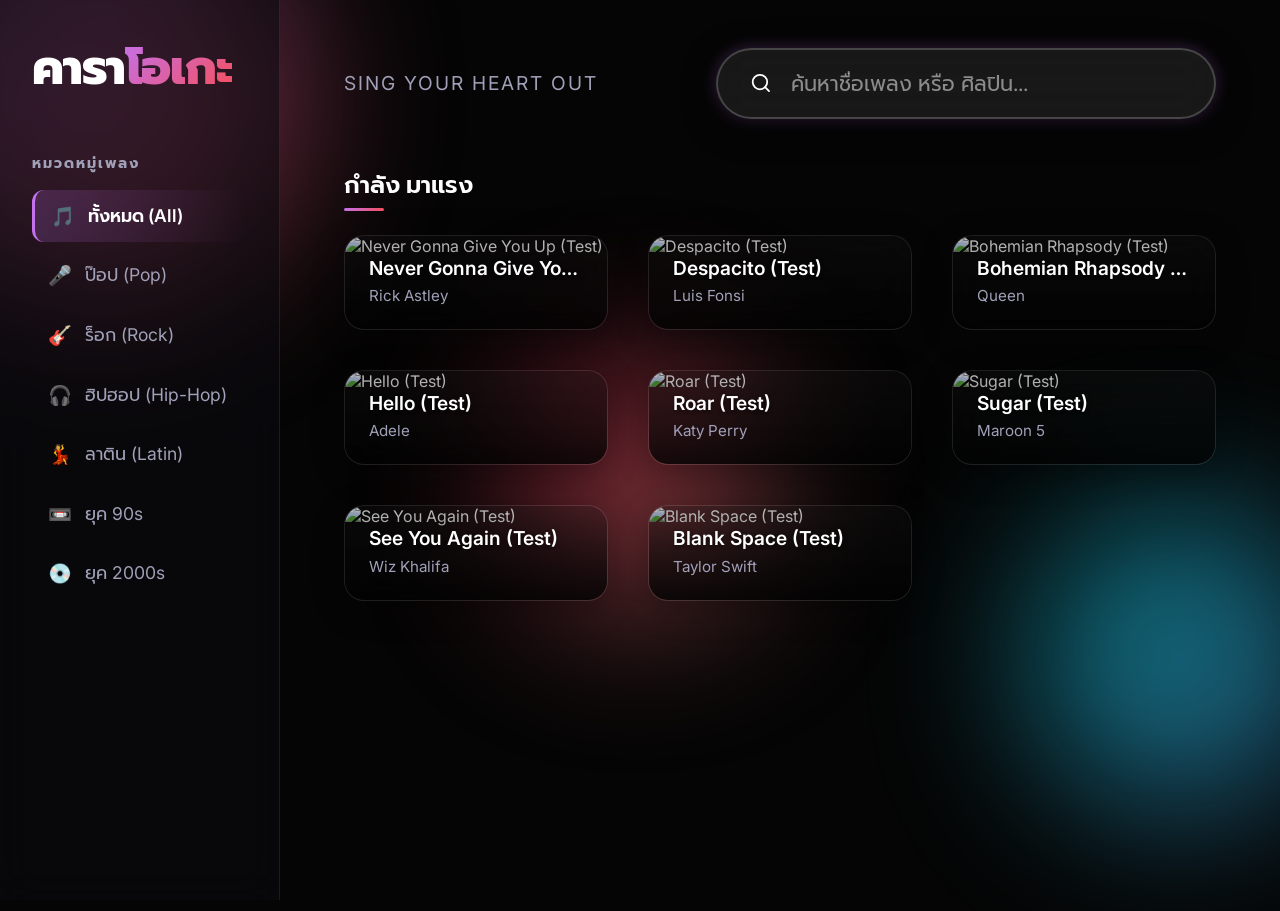
==== index.html @ d3e832ce "feat: initialize project structure with responsive glass-morphism UI for music playback interface" ====
<!DOCTYPE html>
<html lang="th">

<head>
    <meta charset="UTF-8">
    <meta name="viewport" content="width=device-width, initial-scale=1.0">
    <title>Caraoke - Web Karaoke</title>
    <!-- Use Inter for modern UI, Prompt for Thai text -->
    <link
        href="https://fonts.googleapis.com/css2?family=Inter:wght@400;600;800&family=Prompt:wght@300;400;600&display=swap"
        rel="stylesheet">
    <link rel="stylesheet" href="style.css">
</head>

<body>
    <!-- Animated Background Elements -->
    <div class="bg-orb orb-1"></div>
    <div class="bg-orb orb-2"></div>
    <div class="bg-orb orb-3"></div>

    <div id="app" class="app-layout">
        
        <!-- Sidebar Navigation -->
        <aside class="sidebar">
            <div class="sidebar-header">
                <h1 class="logo">คารา<span class="text-gradient">โอเกะ</span></h1>
            </div>
            
            <div class="sidebar-menu">
                <h3 class="menu-title">หมวดหมู่เพลง</h3>
                <ul class="category-list">
                    <li><button class="category-btn active" data-category="all">
                        <span class="cat-icon">🎵</span> ทั้งหมด (All)
                    </button></li>
                    <li><button class="category-btn" data-category="pop">
                        <span class="cat-icon">🎤</span> ป๊อป (Pop)
                    </button></li>
                    <li><button class="category-btn" data-category="rock">
                        <span class="cat-icon">🎸</span> ร็อก (Rock)
                    </button></li>
                    <li><button class="category-btn" data-category="hiphop">
                        <span class="cat-icon">🎧</span> ฮิปฮอป (Hip-Hop)
                    </button></li>
                    <li><button class="category-btn" data-category="latin">
                        <span class="cat-icon">💃</span> ลาติน (Latin)
                    </button></li>
                    <li><button class="category-btn" data-category="90s">
                        <span class="cat-icon">📼</span> ยุค 90s
                    </button></li>
                    <li><button class="category-btn" data-category="2000s">
                        <span class="cat-icon">💿</span> ยุค 2000s
                    </button></li>
                </ul>
            </div>
        </aside>

        <!-- Main Content Area -->
        <div class="main-content">
            <!-- View 1: Song List -->
            <main id="list-view" class="view active">
                <header class="app-header">
                    <p class="subtitle">Sing Your Heart Out</p>
                    <div class="search-container">
                        <div class="search-box">
                            <svg class="search-icon" xmlns="http://www.w3.org/2000/svg" width="20" height="20"
                                viewBox="0 0 24 24" fill="none" stroke="currentColor" stroke-width="2"
                                stroke-linecap="round" stroke-linejoin="round">
                                <circle cx="11" cy="11" r="8"></circle>
                                <line x1="21" y1="21" x2="16.65" y2="16.65"></line>
                            </svg>
                            <input type="text" id="search-input" placeholder="ค้นหาชื่อเพลง หรือ ศิลปิน..."
                                autocomplete="off">
                        </div>
                    </div>
                </header>
                <section class="song-list-container">
                    <div class="section-title">
                        <h2>กำลัง มาแรง</h2>
                    </div>
                    <div id="song-grid" class="song-grid">
                        <!-- Song cards will be generated here by JS -->
                    </div>
                </section>
            </main>

            <!-- View 2: Video Player -->
            <main id="player-view" class="view hidden">
                <header class="player-header">
                    <button id="back-btn" class="btn-back">
                        <span class="btn-icon">
                            <svg xmlns="http://www.w3.org/2000/svg" width="24" height="24" viewBox="0 0 24 24" fill="none"
                                stroke="currentColor" stroke-width="2" stroke-linecap="round" stroke-linejoin="round">
                                <path d="M19 12H5M12 19l-7-7 7-7" />
                            </svg>
                        </span>
                        <span class="btn-text">กลับไปเลือกเพลง</span>
                    </button>
                    <div class="now-playing-info">
                        <p class="now-playing-label">กำลังเล่น</p>
                        <h2 id="now-playing-title">ชื่อเพลง</h2>
                        <p id="now-playing-artist">ศิลปิน</p>
                    </div>
                </header>
                <section class="video-container">
                    <div class="video-frame-glow"></div>
                    <div id="video-wrapper">
                        <!-- YouTube iframe or video tag will be inserted here -->
                    </div>
                </section>
            </main>
        </div>
    </div>
    <script src="script.js"></script>
</body>

</html>
---- style.css ----
:root {
    --bg-color: #050505;
    --text-primary: #ffffff;
    --text-secondary: #a0a0b8;
    
    /* Vibrant Gradients */
    --accent-gradient: linear-gradient(135deg, #00f2fe 0%, #4facfe 100%);
    --pink-gradient: linear-gradient(135deg, #ff0844 0%, #ffb199 100%);
    --purple-gradient: linear-gradient(135deg, #c471ed 0%, #f64f59 100%);
    
    /* Glass UI */
    --glass-bg: rgba(255, 255, 255, 0.03);
    --glass-border: rgba(255, 255, 255, 0.08);
    --glass-blur: blur(20px);
    --glass-shadow: 0 8px 32px 0 rgba(0, 0, 0, 0.3);
}

* {
    box-sizing: border-box;
    margin: 0;
    padding: 0;
}

body {
    font-family: 'Inter', 'Prompt', sans-serif;
    background-color: var(--bg-color);
    color: var(--text-primary);
    min-height: 100vh;
    overflow-x: hidden;
    position: relative;
}

/* Animated Background Orbs */
.bg-orb {
    position: fixed;
    border-radius: 50%;
    filter: blur(80px);
    z-index: -1;
    opacity: 0.5;
    animation: float 20s infinite ease-in-out alternate;
}

.orb-1 {
    width: 400px;
    height: 400px;
    background: var(--purple-gradient);
    top: -100px;
    left: -100px;
    animation-delay: 0s;
}

.orb-2 {
    width: 300px;
    height: 300px;
    background: var(--accent-gradient);
    bottom: 10vh;
    right: -50px;
    animation-delay: -5s;
}

.orb-3 {
    width: 250px;
    height: 250px;
    background: var(--pink-gradient);
    top: 40vh;
    left: 40vw;
    animation-delay: -10s;
}

@keyframes float {
    0% { transform: translate(0, 0) scale(1); }
    50% { transform: translate(30px, -50px) scale(1.1); }
    100% { transform: translate(-20px, 20px) scale(0.9); }
}

/* App Layout with Sidebar */
.app-layout {
    display: flex;
    width: 100%;
    min-height: 100vh;
    position: relative;
    z-index: 1;
}

/* Sidebar Styles */
.sidebar {
    width: 280px;
    background: rgba(10, 10, 15, 0.6);
    border-right: 1px solid var(--glass-border);
    backdrop-filter: var(--glass-blur);
    -webkit-backdrop-filter: var(--glass-blur);
    padding: 2rem;
    display: flex;
    flex-direction: column;
    height: 100vh;
    position: sticky;
    top: 0;
}

.sidebar-header {
    margin-bottom: 3rem;
}

.logo {
    font-size: 3rem;
    font-weight: 800;
    letter-spacing: -1px;
}

.text-gradient {
    background: var(--purple-gradient);
    -webkit-background-clip: text;
    -webkit-text-fill-color: transparent;
    background-clip: text;
}

.menu-title {
    font-size: 0.9rem;
    color: var(--text-secondary);
    text-transform: uppercase;
    letter-spacing: 2px;
    margin-bottom: 1rem;
}

.category-list {
    list-style: none;
}

.category-list li {
    margin-bottom: 0.5rem;
}

.category-btn {
    width: 100%;
    text-align: left;
    background: transparent;
    border: none;
    color: var(--text-secondary);
    font-family: 'Inter', 'Prompt', sans-serif;
    font-size: 1.1rem;
    padding: 0.8rem 1rem;
    border-radius: 12px;
    cursor: pointer;
    transition: all 0.3s ease;
    display: flex;
    align-items: center;
    gap: 0.8rem;
}

.category-btn:hover {
    background: var(--glass-bg);
    color: var(--text-primary);
    transform: translateX(5px);
}

.category-btn.active {
    background: linear-gradient(90deg, rgba(196, 113, 237, 0.2) 0%, transparent 100%);
    color: var(--text-primary);
    border-left: 3px solid #c471ed;
    font-weight: 600;
}

.cat-icon {
    font-size: 1.2rem;
}

/* Main Content Area */
.main-content {
    flex: 1;
    position: relative;
    padding: 3rem 4rem;
    min-height: 100vh;
}

/* Views */
.view {
    position: absolute;
    top: 0;
    left: 0;
    width: 100%;
    min-height: 100%;
    transition: opacity 0.5s cubic-bezier(0.4, 0, 0.2, 1), transform 0.5s cubic-bezier(0.4, 0, 0.2, 1);
    padding: 3rem 4rem;
}

.view.hidden {
    opacity: 0;
    pointer-events: none;
    transform: translateY(20px) scale(0.98);
    display: none;
}

.view.active {
    opacity: 1;
    pointer-events: auto;
    transform: translateY(0) scale(1);
    display: block;
}

/* Header & Search */
.app-header {
    display: flex;
    justify-content: space-between;
    align-items: center;
    margin-bottom: 3rem;
}

.subtitle {
    font-size: 1.2rem;
    color: var(--text-secondary);
    font-weight: 400;
    letter-spacing: 2px;
    text-transform: uppercase;
}

.search-container {
    width: 500px;
    max-width: 100%;
}

.search-box {
    display: flex;
    align-items: center;
    background: rgba(255, 255, 255, 0.08);
    border: 2px solid rgba(255, 255, 255, 0.2);
    border-radius: 100px;
    padding: 0.8rem 2rem;
    backdrop-filter: var(--glass-blur);
    -webkit-backdrop-filter: var(--glass-blur);
    box-shadow: 0 8px 32px 0 rgba(0, 0, 0, 0.5), 0 0 15px rgba(196, 113, 237, 0.3);
    transition: all 0.3s cubic-bezier(0.175, 0.885, 0.32, 1.275);
}

@keyframes breathingGlow {
    0% { box-shadow: 0 8px 32px 0 rgba(0, 0, 0, 0.5), 0 0 20px rgba(196, 113, 237, 0.4); }
    50% { box-shadow: 0 8px 32px 0 rgba(0, 0, 0, 0.5), 0 0 40px rgba(196, 113, 237, 0.9); }
    100% { box-shadow: 0 8px 32px 0 rgba(0, 0, 0, 0.5), 0 0 20px rgba(196, 113, 237, 0.4); }
}

.search-box:focus-within {
    border-color: #c471ed;
    background: rgba(255, 255, 255, 0.12);
    transform: translateY(-2px) scale(1.02);
    animation: breathingGlow 2s infinite ease-in-out;
}

.search-icon {
    color: var(--text-primary);
    margin-right: 1.2rem;
    width: 24px;
    height: 24px;
}

#search-input {
    width: 100%;
    padding: 0.5rem 0;
    font-size: 1.3rem;
    border: none;
    background: transparent;
    color: var(--text-primary);
    outline: none;
    font-family: 'Inter', 'Prompt', sans-serif;
    font-weight: 600;
}

#search-input::placeholder {
    color: rgba(255, 255, 255, 0.5);
    font-weight: 400;
}

/* Song Grid Section */
.song-list-container {
    max-width: 1400px;
}

.section-title {
    margin-bottom: 2rem;
}

.section-title h2 {
    font-size: 1.5rem;
    font-weight: 600;
    color: var(--text-primary);
    display: inline-block;
    position: relative;
}

.section-title h2::after {
    content: '';
    position: absolute;
    bottom: -8px;
    left: 0;
    width: 40px;
    height: 3px;
    background: var(--purple-gradient);
    border-radius: 3px;
}

.song-grid {
    display: grid;
    grid-template-columns: repeat(auto-fill, minmax(260px, 1fr));
    gap: 2.5rem;
}

/* Modern Song Card */
@keyframes cardEnter {
    from {
        opacity: 0;
        transform: translateY(40px) scale(0.9);
    }
    to {
        opacity: 1;
        transform: translateY(0) scale(1);
    }
}

.song-card {
    background: var(--glass-bg);
    border: 1px solid var(--glass-border);
    border-radius: 20px;
    overflow: hidden;
    cursor: pointer;
    backdrop-filter: var(--glass-blur);
    -webkit-backdrop-filter: var(--glass-blur);
    box-shadow: var(--glass-shadow);
    transition: all 0.4s cubic-bezier(0.175, 0.885, 0.32, 1.275);
    position: relative;
    animation: cardEnter 0.6s cubic-bezier(0.175, 0.885, 0.32, 1.275) backwards;
}

.song-card:nth-child(1) { animation-delay: 0.1s; }
.song-card:nth-child(2) { animation-delay: 0.15s; }
.song-card:nth-child(3) { animation-delay: 0.2s; }
.song-card:nth-child(4) { animation-delay: 0.25s; }
.song-card:nth-child(5) { animation-delay: 0.3s; }
.song-card:nth-child(6) { animation-delay: 0.35s; }
.song-card:nth-child(7) { animation-delay: 0.4s; }
.song-card:nth-child(8) { animation-delay: 0.45s; }
.song-card:nth-child(9) { animation-delay: 0.5s; }
.song-card:nth-child(n+10) { animation-delay: 0.55s; }

.song-card::before {
    content: '';
    position: absolute;
    top: 0; left: 0; right: 0; bottom: 0;
    border-radius: 20px;
    padding: 2px;
    background: var(--purple-gradient);
    -webkit-mask: linear-gradient(#fff 0 0) content-box, linear-gradient(#fff 0 0);
    -webkit-mask-composite: xor;
    mask-composite: exclude;
    opacity: 0;
    transition: opacity 0.4s ease;
}

.song-card:hover {
    transform: translateY(-12px) scale(1.02);
    box-shadow: 0 20px 40px rgba(0,0,0,0.4), 0 0 20px rgba(196, 113, 237, 0.2);
}

.song-card:hover::before {
    opacity: 1;
}

.song-thumb {
    width: 100%;
    aspect-ratio: 16/9;
    object-fit: cover;
    transition: transform 0.5s ease;
}

.song-card:hover .song-thumb {
    transform: scale(1.05);
}

.song-info {
    padding: 1.5rem;
    position: relative;
    z-index: 2;
    background: linear-gradient(to top, rgba(0,0,0,0.8) 0%, rgba(0,0,0,0) 100%);
    margin-top: -60px; /* Overlap image */
    padding-top: 60px;
}

.song-title {
    font-size: 1.2rem;
    font-weight: 600;
    margin-bottom: 0.4rem;
    white-space: nowrap;
    overflow: hidden;
    text-overflow: ellipsis;
    text-shadow: 0 2px 4px rgba(0,0,0,0.5);
}

.song-artist {
    font-size: 0.95rem;
    color: var(--text-secondary);
    font-weight: 400;
}

/* Player View */
#player-view {
    display: flex;
    flex-direction: column;
    max-width: 1400px;
    margin: 0 auto;
}

.player-header {
    display: flex;
    align-items: center;
    margin-bottom: 3rem;
}

.btn-back {
    display: flex;
    align-items: center;
    gap: 0.8rem;
    background: var(--glass-bg);
    border: 1px solid var(--glass-border);
    color: var(--text-primary);
    font-size: 1.1rem;
    font-family: 'Inter', 'Prompt', sans-serif;
    font-weight: 600;
    cursor: pointer;
    transition: all 0.3s ease;
    padding: 0.8rem 1.5rem;
    border-radius: 100px;
    backdrop-filter: var(--glass-blur);
    -webkit-backdrop-filter: var(--glass-blur);
}

.btn-back:hover {
    background: rgba(255, 255, 255, 0.1);
    transform: translateX(-5px);
    box-shadow: 0 0 15px rgba(255,255,255,0.1);
}

.btn-icon {
    display: flex;
    align-items: center;
    justify-content: center;
}

.now-playing-info {
    margin-left: 3rem;
}

.now-playing-label {
    font-size: 0.85rem;
    color: var(--text-secondary);
    text-transform: uppercase;
    letter-spacing: 2px;
    margin-bottom: 0.2rem;
}

#now-playing-title {
    font-size: 2.2rem;
    font-weight: 800;
    background: var(--purple-gradient);
    -webkit-background-clip: text;
    -webkit-text-fill-color: transparent;
    margin-bottom: 0.2rem;
}

#now-playing-artist {
    font-size: 1.1rem;
    color: var(--text-secondary);
}

.video-container {
    flex: 1;
    display: flex;
    justify-content: center;
    align-items: center;
    width: 100%;
    position: relative;
}

.video-frame-glow {
    position: absolute;
    top: 50%;
    left: 50%;
    transform: translate(-50%, -50%);
    width: calc(100% + 40px);
    height: calc(100% + 40px);
    background: var(--purple-gradient);
    border-radius: 24px;
    filter: blur(40px);
    opacity: 0.3;
    z-index: -1;
    pointer-events: none;
}

#video-wrapper {
    width: 100%;
    aspect-ratio: 16 / 9;
    background: #000;
    border-radius: 20px;
    overflow: hidden;
    box-shadow: 0 30px 60px rgba(0, 0, 0, 0.6);
    border: 1px solid rgba(255,255,255,0.1);
    position: relative;
    z-index: 1;
}

#video-wrapper iframe {
    position: absolute;
    top: 0;
    left: 0;
    width: 100%;
    height: 100%;
    border: none;
}

/* Responsive */
@media (max-width: 1024px) {
    .app-layout {
        flex-direction: column;
    }
    
    .sidebar {
        width: 100%;
        height: auto;
        position: relative;
        padding: 1.5rem;
    }
    
    .sidebar-header {
        margin-bottom: 1.5rem;
    }
    
    .category-list {
        display: flex;
        gap: 1rem;
        overflow-x: auto;
        padding-bottom: 1rem;
    }
    
    .category-btn {
        white-space: nowrap;
    }
    
    .main-content {
        padding: 2rem;
    }
    
    .app-header {
        flex-direction: column;
        align-items: flex-start;
        gap: 1.5rem;
    }
    
    .search-container {
        width: 100%;
    }
}

@media (max-width: 768px) {
    .view {
        padding: 2rem 1.5rem;
    }
    
    .player-header {
        flex-direction: column;
        align-items: flex-start;
        gap: 1.5rem;
    }
    
    .now-playing-info {
        margin-left: 0;
    }
    
    #now-playing-title {
        font-size: 1.8rem;
    }
    
    .song-grid {
        grid-template-columns: repeat(auto-fill, minmax(240px, 1fr));
        gap: 1.5rem;
    }
}
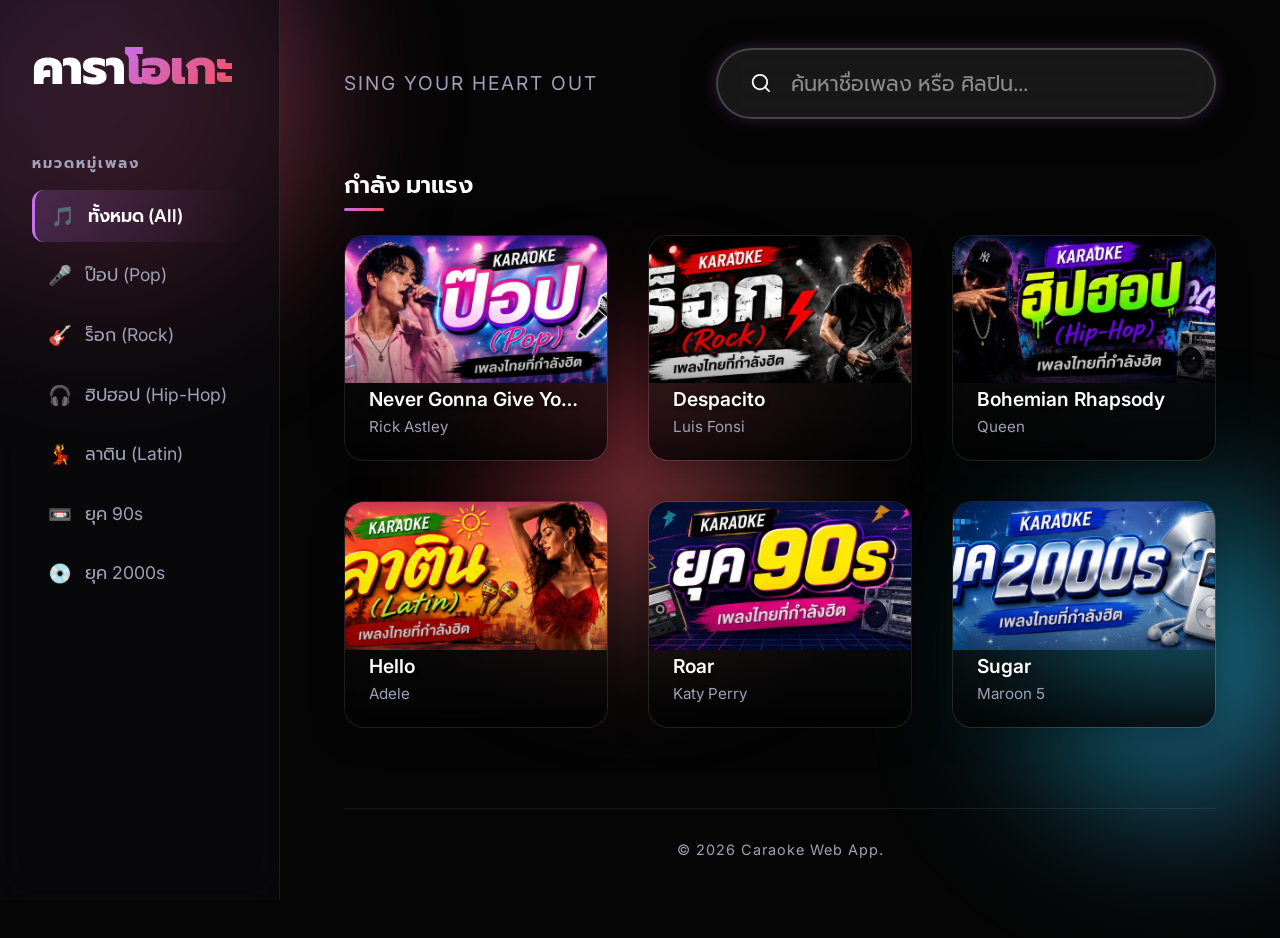
==== commit b4b2b44d: "feat: implement localized UI, add song thumbnails, and introduce a responsive fullscreen video playe" ====
--- a/index.html
+++ b/index.html
@@ -4,7 +4,7 @@
 <head>
     <meta charset="UTF-8">
     <meta name="viewport" content="width=device-width, initial-scale=1.0">
-    <title>Caraoke - Web Karaoke</title>
+    <title>คาราโอเกะ - Karaoke</title>
     <!-- Use Inter for modern UI, Prompt for Thai text -->
     <link
         href="https://fonts.googleapis.com/css2?family=Inter:wght@400;600;800&family=Prompt:wght@300;400;600&display=swap"
@@ -19,37 +19,37 @@
     <div class="bg-orb orb-3"></div>
 
     <div id="app" class="app-layout">
-        
+
         <!-- Sidebar Navigation -->
         <aside class="sidebar">
             <div class="sidebar-header">
                 <h1 class="logo">คารา<span class="text-gradient">โอเกะ</span></h1>
             </div>
-            
+
             <div class="sidebar-menu">
                 <h3 class="menu-title">หมวดหมู่เพลง</h3>
                 <ul class="category-list">
                     <li><button class="category-btn active" data-category="all">
-                        <span class="cat-icon">🎵</span> ทั้งหมด (All)
-                    </button></li>
+                            <span class="cat-icon">🎵</span> ทั้งหมด (All)
+                        </button></li>
                     <li><button class="category-btn" data-category="pop">
-                        <span class="cat-icon">🎤</span> ป๊อป (Pop)
-                    </button></li>
+                            <span class="cat-icon">🎤</span> ป๊อป (Pop)
+                        </button></li>
                     <li><button class="category-btn" data-category="rock">
-                        <span class="cat-icon">🎸</span> ร็อก (Rock)
-                    </button></li>
+                            <span class="cat-icon">🎸</span> ร็อก (Rock)
+                        </button></li>
                     <li><button class="category-btn" data-category="hiphop">
-                        <span class="cat-icon">🎧</span> ฮิปฮอป (Hip-Hop)
-                    </button></li>
+                            <span class="cat-icon">🎧</span> ฮิปฮอป (Hip-Hop)
+                        </button></li>
                     <li><button class="category-btn" data-category="latin">
-                        <span class="cat-icon">💃</span> ลาติน (Latin)
-                    </button></li>
+                            <span class="cat-icon">💃</span> ลาติน (Latin)
+                        </button></li>
                     <li><button class="category-btn" data-category="90s">
-                        <span class="cat-icon">📼</span> ยุค 90s
-                    </button></li>
+                            <span class="cat-icon">📼</span> ยุค 90s
+                        </button></li>
                     <li><button class="category-btn" data-category="2000s">
-                        <span class="cat-icon">💿</span> ยุค 2000s
-                    </button></li>
+                            <span class="cat-icon">💿</span> ยุค 2000s
+                        </button></li>
                 </ul>
             </div>
         </aside>
@@ -81,6 +81,10 @@
                         <!-- Song cards will be generated here by JS -->
                     </div>
                 </section>
+
+                <footer class="app-footer">
+                    <p>&copy; 2026 Caraoke Web App.</p>
+                </footer>
             </main>
 
             <!-- View 2: Video Player -->
@@ -88,8 +92,9 @@
                 <header class="player-header">
                     <button id="back-btn" class="btn-back">
                         <span class="btn-icon">
-                            <svg xmlns="http://www.w3.org/2000/svg" width="24" height="24" viewBox="0 0 24 24" fill="none"
-                                stroke="currentColor" stroke-width="2" stroke-linecap="round" stroke-linejoin="round">
+                            <svg xmlns="http://www.w3.org/2000/svg" width="24" height="24" viewBox="0 0 24 24"
+                                fill="none" stroke="currentColor" stroke-width="2" stroke-linecap="round"
+                                stroke-linejoin="round">
                                 <path d="M19 12H5M12 19l-7-7 7-7" />
                             </svg>
                         </span>
@@ -107,6 +112,9 @@
                         <!-- YouTube iframe or video tag will be inserted here -->
                     </div>
                 </section>
+                <footer class="player-footer">
+                    <p>สนุกกับการร้องเพลง 🎤 Caraoke System</p>
+                </footer>
             </main>
         </div>
     </div>
--- a/style.css
+++ b/style.css
@@ -2,12 +2,12 @@
     --bg-color: #050505;
     --text-primary: #ffffff;
     --text-secondary: #a0a0b8;
-    
+
     /* Vibrant Gradients */
     --accent-gradient: linear-gradient(135deg, #00f2fe 0%, #4facfe 100%);
     --pink-gradient: linear-gradient(135deg, #ff0844 0%, #ffb199 100%);
     --purple-gradient: linear-gradient(135deg, #c471ed 0%, #f64f59 100%);
-    
+
     /* Glass UI */
     --glass-bg: rgba(255, 255, 255, 0.03);
     --glass-border: rgba(255, 255, 255, 0.08);
@@ -68,9 +68,17 @@
 }
 
 @keyframes float {
-    0% { transform: translate(0, 0) scale(1); }
-    50% { transform: translate(30px, -50px) scale(1.1); }
-    100% { transform: translate(-20px, 20px) scale(0.9); }
+    0% {
+        transform: translate(0, 0) scale(1);
+    }
+
+    50% {
+        transform: translate(30px, -50px) scale(1.1);
+    }
+
+    100% {
+        transform: translate(-20px, 20px) scale(0.9);
+    }
 }
 
 /* App Layout with Sidebar */
@@ -232,9 +240,17 @@
 }
 
 @keyframes breathingGlow {
-    0% { box-shadow: 0 8px 32px 0 rgba(0, 0, 0, 0.5), 0 0 20px rgba(196, 113, 237, 0.4); }
-    50% { box-shadow: 0 8px 32px 0 rgba(0, 0, 0, 0.5), 0 0 40px rgba(196, 113, 237, 0.9); }
-    100% { box-shadow: 0 8px 32px 0 rgba(0, 0, 0, 0.5), 0 0 20px rgba(196, 113, 237, 0.4); }
+    0% {
+        box-shadow: 0 8px 32px 0 rgba(0, 0, 0, 0.5), 0 0 20px rgba(196, 113, 237, 0.4);
+    }
+
+    50% {
+        box-shadow: 0 8px 32px 0 rgba(0, 0, 0, 0.5), 0 0 40px rgba(196, 113, 237, 0.9);
+    }
+
+    100% {
+        box-shadow: 0 8px 32px 0 rgba(0, 0, 0, 0.5), 0 0 20px rgba(196, 113, 237, 0.4);
+    }
 }
 
 .search-box:focus-within {
@@ -308,6 +324,7 @@
         opacity: 0;
         transform: translateY(40px) scale(0.9);
     }
+
     to {
         opacity: 1;
         transform: translateY(0) scale(1);
@@ -328,21 +345,53 @@
     animation: cardEnter 0.6s cubic-bezier(0.175, 0.885, 0.32, 1.275) backwards;
 }
 
-.song-card:nth-child(1) { animation-delay: 0.1s; }
-.song-card:nth-child(2) { animation-delay: 0.15s; }
-.song-card:nth-child(3) { animation-delay: 0.2s; }
-.song-card:nth-child(4) { animation-delay: 0.25s; }
-.song-card:nth-child(5) { animation-delay: 0.3s; }
-.song-card:nth-child(6) { animation-delay: 0.35s; }
-.song-card:nth-child(7) { animation-delay: 0.4s; }
-.song-card:nth-child(8) { animation-delay: 0.45s; }
-.song-card:nth-child(9) { animation-delay: 0.5s; }
-.song-card:nth-child(n+10) { animation-delay: 0.55s; }
+.song-card:nth-child(1) {
+    animation-delay: 0.1s;
+}
+
+.song-card:nth-child(2) {
+    animation-delay: 0.15s;
+}
+
+.song-card:nth-child(3) {
+    animation-delay: 0.2s;
+}
+
+.song-card:nth-child(4) {
+    animation-delay: 0.25s;
+}
+
+.song-card:nth-child(5) {
+    animation-delay: 0.3s;
+}
+
+.song-card:nth-child(6) {
+    animation-delay: 0.35s;
+}
+
+.song-card:nth-child(7) {
+    animation-delay: 0.4s;
+}
+
+.song-card:nth-child(8) {
+    animation-delay: 0.45s;
+}
+
+.song-card:nth-child(9) {
+    animation-delay: 0.5s;
+}
+
+.song-card:nth-child(n+10) {
+    animation-delay: 0.55s;
+}
 
 .song-card::before {
     content: '';
     position: absolute;
-    top: 0; left: 0; right: 0; bottom: 0;
+    top: 0;
+    left: 0;
+    right: 0;
+    bottom: 0;
     border-radius: 20px;
     padding: 2px;
     background: var(--purple-gradient);
@@ -355,7 +404,7 @@
 
 .song-card:hover {
     transform: translateY(-12px) scale(1.02);
-    box-shadow: 0 20px 40px rgba(0,0,0,0.4), 0 0 20px rgba(196, 113, 237, 0.2);
+    box-shadow: 0 20px 40px rgba(0, 0, 0, 0.4), 0 0 20px rgba(196, 113, 237, 0.2);
 }
 
 .song-card:hover::before {
@@ -377,8 +426,9 @@
     padding: 1.5rem;
     position: relative;
     z-index: 2;
-    background: linear-gradient(to top, rgba(0,0,0,0.8) 0%, rgba(0,0,0,0) 100%);
-    margin-top: -60px; /* Overlap image */
+    background: linear-gradient(to top, rgba(0, 0, 0, 0.8) 0%, rgba(0, 0, 0, 0) 100%);
+    margin-top: -60px;
+    /* Overlap image */
     padding-top: 60px;
 }
 
@@ -389,7 +439,7 @@
     white-space: nowrap;
     overflow: hidden;
     text-overflow: ellipsis;
-    text-shadow: 0 2px 4px rgba(0,0,0,0.5);
+    text-shadow: 0 2px 4px rgba(0, 0, 0, 0.5);
 }
 
 .song-artist {
@@ -398,18 +448,46 @@
     font-weight: 400;
 }
 
-/* Player View */
+/* Footer */
+.app-footer {
+    margin-top: 5rem;
+    padding-top: 2rem;
+    padding-bottom: 2rem;
+    border-top: 1px solid var(--glass-border);
+    text-align: center;
+    color: var(--text-secondary);
+    font-size: 0.9rem;
+    letter-spacing: 1px;
+}
+
+/* Player View Fullscreen Overlay */
 #player-view {
     display: flex;
     flex-direction: column;
-    max-width: 1400px;
-    margin: 0 auto;
+    position: fixed;
+    top: 0;
+    left: 0;
+    width: 100vw;
+    height: 100vh;
+    z-index: 9999;
+    background: rgba(5, 5, 5, 0.98);
+    backdrop-filter: blur(30px);
+    -webkit-backdrop-filter: blur(30px);
+    margin: 0;
+    padding: 2rem 5%;
+    max-width: none;
+    overflow-y: auto;
+}
+
+#player-view.active {
+    display: flex;
 }
 
 .player-header {
     display: flex;
     align-items: center;
     margin-bottom: 3rem;
+    flex-shrink: 0;
 }
 
 .btn-back {
@@ -433,7 +511,7 @@
 .btn-back:hover {
     background: rgba(255, 255, 255, 0.1);
     transform: translateX(-5px);
-    box-shadow: 0 0 15px rgba(255,255,255,0.1);
+    box-shadow: 0 0 15px rgba(255, 255, 255, 0.1);
 }
 
 .btn-icon {
@@ -475,6 +553,8 @@
     align-items: center;
     width: 100%;
     position: relative;
+    max-height: calc(100vh - 200px);
+    min-height: 0;
 }
 
 .video-frame-glow {
@@ -482,24 +562,25 @@
     top: 50%;
     left: 50%;
     transform: translate(-50%, -50%);
-    width: calc(100% + 40px);
-    height: calc(100% + 40px);
+    width: calc(100% + 60px);
+    height: calc(100% + 60px);
     background: var(--purple-gradient);
-    border-radius: 24px;
-    filter: blur(40px);
-    opacity: 0.3;
+    border-radius: 30px;
+    filter: blur(60px);
+    opacity: 0.2;
     z-index: -1;
     pointer-events: none;
 }
 
 #video-wrapper {
     width: 100%;
+    max-height: 100%;
     aspect-ratio: 16 / 9;
     background: #000;
-    border-radius: 20px;
+    border-radius: 24px;
     overflow: hidden;
-    box-shadow: 0 30px 60px rgba(0, 0, 0, 0.6);
-    border: 1px solid rgba(255,255,255,0.1);
+    box-shadow: 0 40px 80px rgba(0, 0, 0, 0.8);
+    border: 1px solid rgba(255, 255, 255, 0.05);
     position: relative;
     z-index: 1;
 }
@@ -518,39 +599,39 @@
     .app-layout {
         flex-direction: column;
     }
-    
+
     .sidebar {
         width: 100%;
         height: auto;
         position: relative;
         padding: 1.5rem;
     }
-    
+
     .sidebar-header {
         margin-bottom: 1.5rem;
     }
-    
+
     .category-list {
         display: flex;
         gap: 1rem;
         overflow-x: auto;
         padding-bottom: 1rem;
     }
-    
+
     .category-btn {
         white-space: nowrap;
     }
-    
+
     .main-content {
         padding: 2rem;
     }
-    
+
     .app-header {
         flex-direction: column;
         align-items: flex-start;
         gap: 1.5rem;
     }
-    
+
     .search-container {
         width: 100%;
     }
@@ -560,23 +641,32 @@
     .view {
         padding: 2rem 1.5rem;
     }
-    
+
     .player-header {
         flex-direction: column;
         align-items: flex-start;
         gap: 1.5rem;
     }
-    
+
     .now-playing-info {
         margin-left: 0;
     }
-    
+
     #now-playing-title {
         font-size: 1.8rem;
     }
-    
+
     .song-grid {
         grid-template-columns: repeat(auto-fill, minmax(240px, 1fr));
         gap: 1.5rem;
     }
 }
+
+.player-footer {
+    text-align: center;
+    color: var(--text-secondary);
+    font-size: 0.9rem;
+    padding-top: 2rem;
+    margin-top: auto;
+    letter-spacing: 1px;
+}
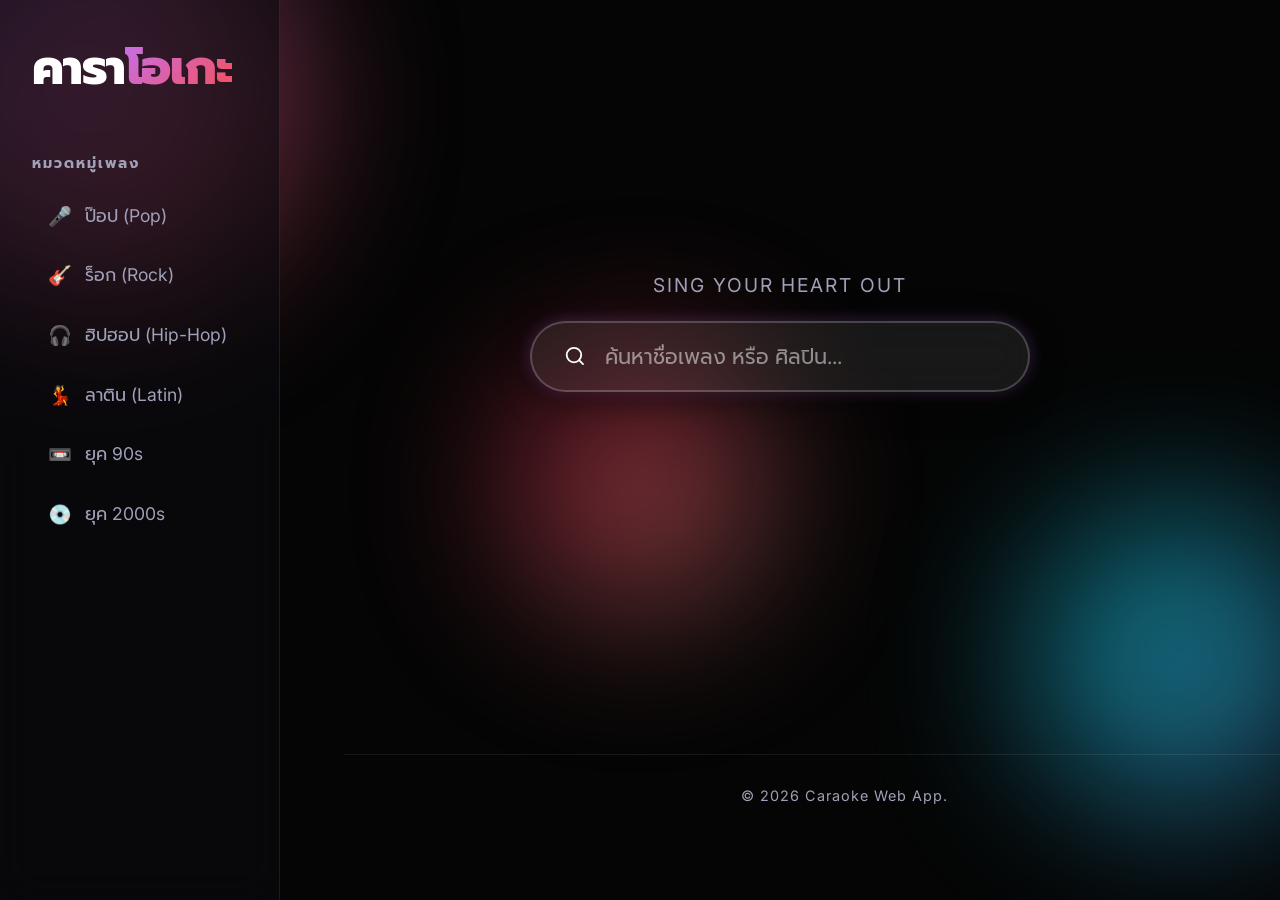
==== commit 72b68daf: "feat: update song search functionality and UI layout; enhance footer positioning and add video file" ====
--- a/index.html
+++ b/index.html
@@ -29,9 +29,9 @@
             <div class="sidebar-menu">
                 <h3 class="menu-title">หมวดหมู่เพลง</h3>
                 <ul class="category-list">
-                    <li><button class="category-btn active" data-category="all">
+                    <!-- <li><button class="category-btn active" data-category="all">
                             <span class="cat-icon">🎵</span> ทั้งหมด (All)
-                        </button></li>
+                        </button></li> -->
                     <li><button class="category-btn" data-category="pop">
                             <span class="cat-icon">🎤</span> ป๊อป (Pop)
                         </button></li>
@@ -74,8 +74,8 @@
                     </div>
                 </header>
                 <section class="song-list-container">
-                    <div class="section-title">
-                        <h2>กำลัง มาแรง</h2>
+                    <div class="section-title" id="section-title" style="display: none;">
+                        <h2 id="section-heading">ผลการค้นหา</h2>
                     </div>
                     <div id="song-grid" class="song-grid">
                         <!-- Song cards will be generated here by JS -->
--- a/style.css
+++ b/style.css
@@ -176,7 +176,7 @@
 .main-content {
     flex: 1;
     position: relative;
-    padding: 3rem 4rem;
+    padding: 3rem 4rem 100px 4rem; /* Added extra bottom padding for fixed footer */
     min-height: 100vh;
 }
 
@@ -208,9 +208,18 @@
 /* Header & Search */
 .app-header {
     display: flex;
-    justify-content: space-between;
+    flex-direction: column;
+    justify-content: center;
     align-items: center;
-    margin-bottom: 3rem;
+    margin-top: 25vh; /* Center vertically */
+    margin-bottom: 4rem;
+    gap: 1.5rem;
+    text-align: center;
+    transition: margin-top 0.5s cubic-bezier(0.4, 0, 0.2, 1);
+}
+
+.app-header.searched {
+    margin-top: 0;
 }
 
 .subtitle {
@@ -450,7 +459,10 @@
 
 /* Footer */
 .app-footer {
-    margin-top: 5rem;
+    width: 100%;
+    position: fixed;
+    bottom: 0;
+    margin-bottom: 4rem;
     padding-top: 2rem;
     padding-bottom: 2rem;
     border-top: 1px solid var(--glass-border);
@@ -627,8 +639,6 @@
     }
 
     .app-header {
-        flex-direction: column;
-        align-items: flex-start;
         gap: 1.5rem;
     }
 
@@ -669,4 +679,7 @@
     padding-top: 2rem;
     margin-top: auto;
     letter-spacing: 1px;
+}em;
+    margin-top: auto;
+    letter-spacing: 1px;
 }
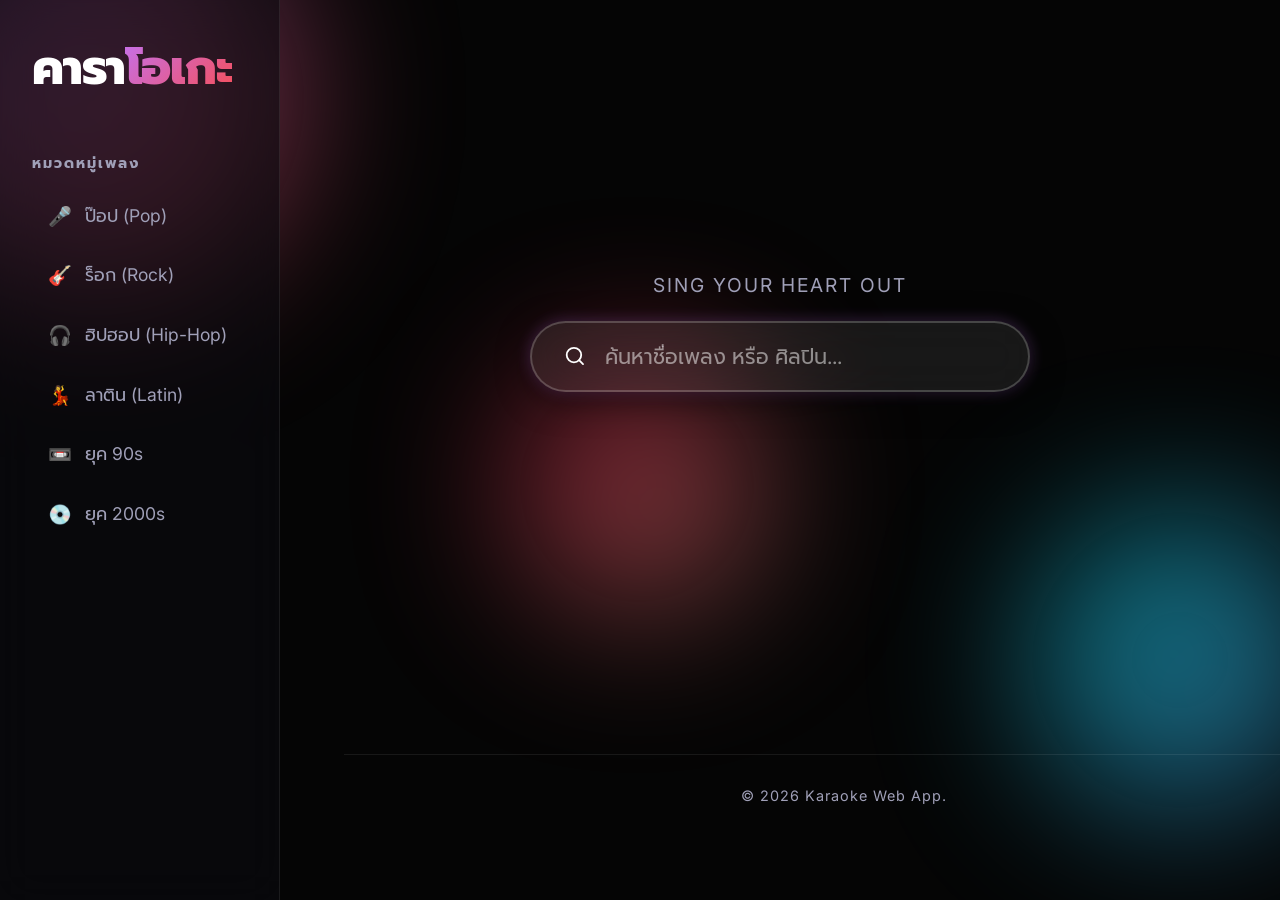
==== commit ff2c01b5: "fix: correct branding from "Caraoke" to "Karaoke" in footer sections" ====
--- a/index.html
+++ b/index.html
@@ -83,7 +83,7 @@
                 </section>
 
                 <footer class="app-footer">
-                    <p>&copy; 2026 Caraoke Web App.</p>
+                    <p>&copy; 2026 Karaoke Web App.</p>
                 </footer>
             </main>
 
@@ -113,7 +113,7 @@
                     </div>
                 </section>
                 <footer class="player-footer">
-                    <p>สนุกกับการร้องเพลง 🎤 Caraoke System</p>
+                    <p>สนุกกับการร้องเพลง 🎤 Karaoke System</p>
                 </footer>
             </main>
         </div>
